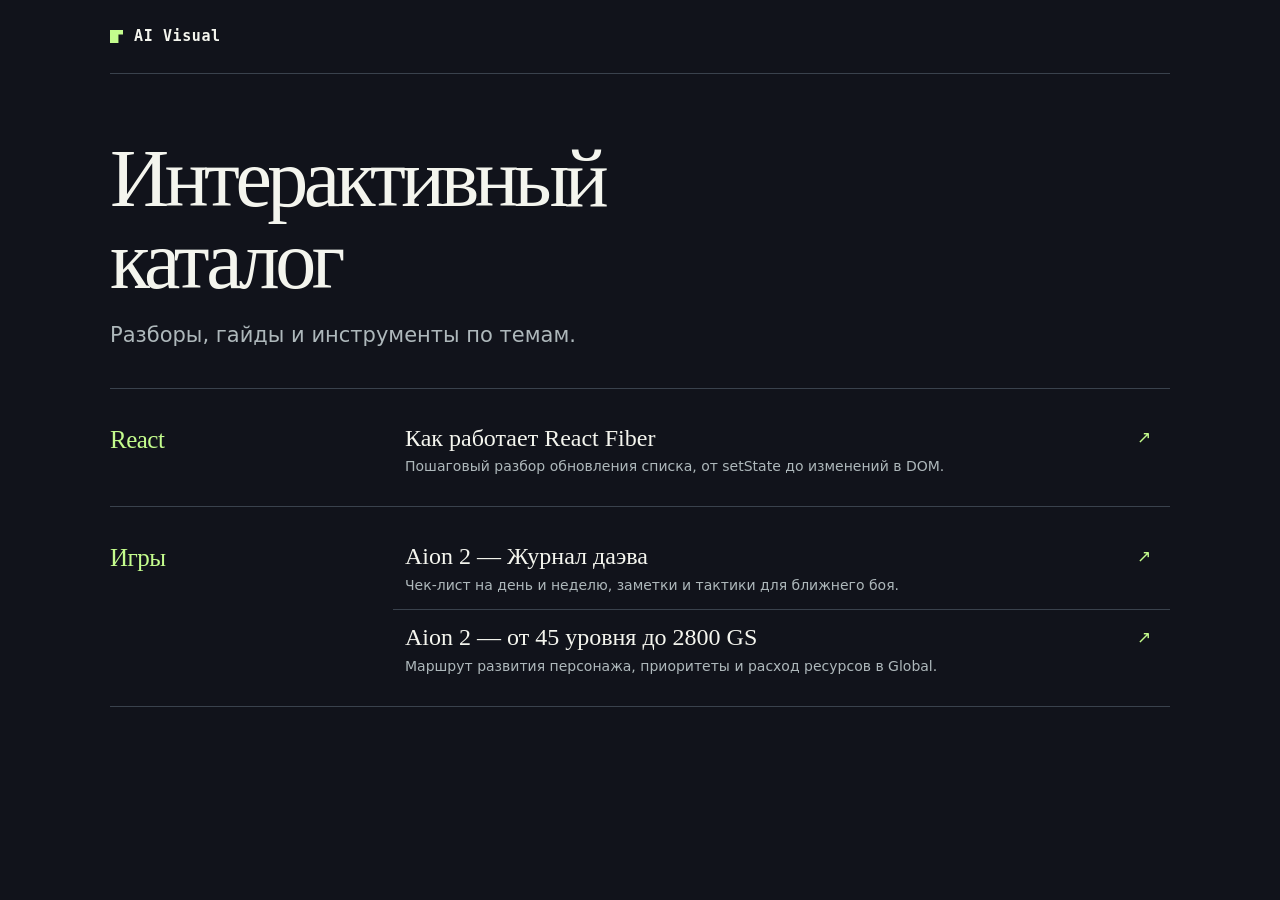
==== src/index.html @ d7fa697a "Publish AI Visual catalog on GitHub Pages" ====
<!doctype html>
<html lang="ru">
<head>
  <meta charset="utf-8">
  <meta name="viewport" content="width=device-width, initial-scale=1">
  <meta name="description" content="Разборы, гайды и инструменты по темам.">
  <title>AI Visual — каталог</title>
  <link rel="stylesheet" href="./_assets/catalog.css">
</head>
<body>
  <div class="shell">
    <header class="site-header">
      <span class="wordmark"><i aria-hidden="true"></i> AI Visual</span>
    </header>
    <main>
      <header class="hero">
        <h1>Интерактивный<br> каталог</h1>
        <p>Разборы, гайды и инструменты по темам.</p>
      </header>
      <div class="catalog">
<!-- catalog:start -->
        <section class="category" data-category="react">
          <h2>React</h2>
          <ul class="entries">
            <li>
              <a class="entry" href="./react/react_fiber_visualizer.html">
                <span class="entry-copy">
                  <strong>Как работает React Fiber</strong>
                  <span class="description">Пошаговый разбор обновления списка, от setState до изменений в DOM.</span>
                </span>
                <span class="arrow" aria-hidden="true">↗</span>
              </a>
            </li>
          </ul>
        </section>
        <section class="category" data-category="games">
          <h2>Игры</h2>
          <ul class="entries">
            <li>
              <a class="entry" href="./games/aion2-checklist.html">
                <span class="entry-copy">
                  <strong>Aion 2 — Журнал даэва</strong>
                  <span class="description">Чек-лист на день и неделю, заметки и тактики для ближнего боя.</span>
                </span>
                <span class="arrow" aria-hidden="true">↗</span>
              </a>
            </li>
            <li>
              <a class="entry" href="./games/aion2-global-guide.html">
                <span class="entry-copy">
                  <strong>Aion 2 — от 45 уровня до 2800 GS</strong>
                  <span class="description">Маршрут развития персонажа, приоритеты и расход ресурсов в Global.</span>
                </span>
                <span class="arrow" aria-hidden="true">↗</span>
              </a>
            </li>
          </ul>
        </section>
<!-- catalog:end -->
      </div>
    </main>
  </div>
</body>
</html>
---- src/_assets/catalog.css ----
:root {
  color-scheme: dark;
  --background: #11131b;
  --surface-active: #242d34;
  --ink: #f4f5ee;
  --muted: #aeb8bb;
  --line: #3a424d;
  --accent: #c4fc8d;
  --body-font: Inter, "Segoe UI", system-ui, sans-serif;
  --display-font: Georgia, "Times New Roman", serif;
  --mono-font: "Cascadia Mono", Consolas, monospace;
}

* { box-sizing: border-box; }

body {
  margin: 0;
  background: var(--background);
  color: var(--ink);
  font: 16px/1.5 var(--body-font);
}

a { color: inherit; }
a:focus-visible { outline: 2px solid var(--accent); outline-offset: 4px; }

.shell {
  width: min(100% - 96px, 1060px);
  margin-inline: auto;
}

.site-header {
  min-height: 74px;
  display: flex;
  align-items: center;
  border-bottom: 1px solid var(--line);
}

.wordmark {
  display: inline-flex;
  align-items: center;
  gap: 11px;
  font: 600 15px/1 var(--mono-font);
  letter-spacing: .04em;
}

.wordmark i {
  width: 13px;
  height: 13px;
  background: var(--accent);
  clip-path: polygon(0 0, 100% 0, 100% 35%, 65% 35%, 65% 100%, 0 100%);
}

.hero {
  padding-block: clamp(40px, 5vw, 64px) 36px;
  border-bottom: 1px solid var(--line);
}

.hero h1 {
  margin: 0;
  font: 400 clamp(38px, 7vw, 82px)/1 var(--display-font);
  letter-spacing: -.055em;
  overflow-wrap: anywhere;
}

.hero p {
  margin: 18px 0 0;
  color: var(--muted);
  font-size: clamp(16px, 2vw, 21px);
}

.catalog { padding-bottom: 64px; }

.category {
  display: grid;
  grid-template-columns: minmax(120px, 1fr) minmax(0, 3fr);
  gap: 24px;
  padding-block: 22px 16px;
  border-bottom: 1px solid var(--line);
}

.category h2 {
  margin: 14px 0 0;
  color: var(--accent);
  font: 400 25px/1.2 var(--display-font);
  letter-spacing: -.02em;
  overflow-wrap: anywhere;
}

.entries {
  margin: 0;
  padding: 0;
  list-style: none;
}

.entries li + li { border-top: 1px solid var(--line); }

.entry {
  display: flex;
  align-items: flex-start;
  justify-content: space-between;
  gap: 12px;
  padding: 13px 12px;
  text-decoration: none;
  overflow-wrap: anywhere;
}

.entry:hover { background: var(--surface-active); }
.entry-copy { display: grid; gap: 4px; min-width: 0; }
.entry strong { font: 400 24px/1.2 var(--display-font); }
.description { color: var(--muted); font-size: 14px; }

.arrow {
  display: grid;
  flex: none;
  width: 28px;
  height: 28px;
  place-items: center;
  color: var(--accent);
  font-size: 17px;
  line-height: 1;
}

.empty { color: var(--muted); }

@media (max-width: 600px) {
  .shell { width: calc(100% - 36px); }
  .site-header { min-height: 66px; }
  .category { grid-template-columns: 1fr; gap: 5px; }
  .category h2 { margin-top: 0; }
  .entry { padding-inline: 0; }
}
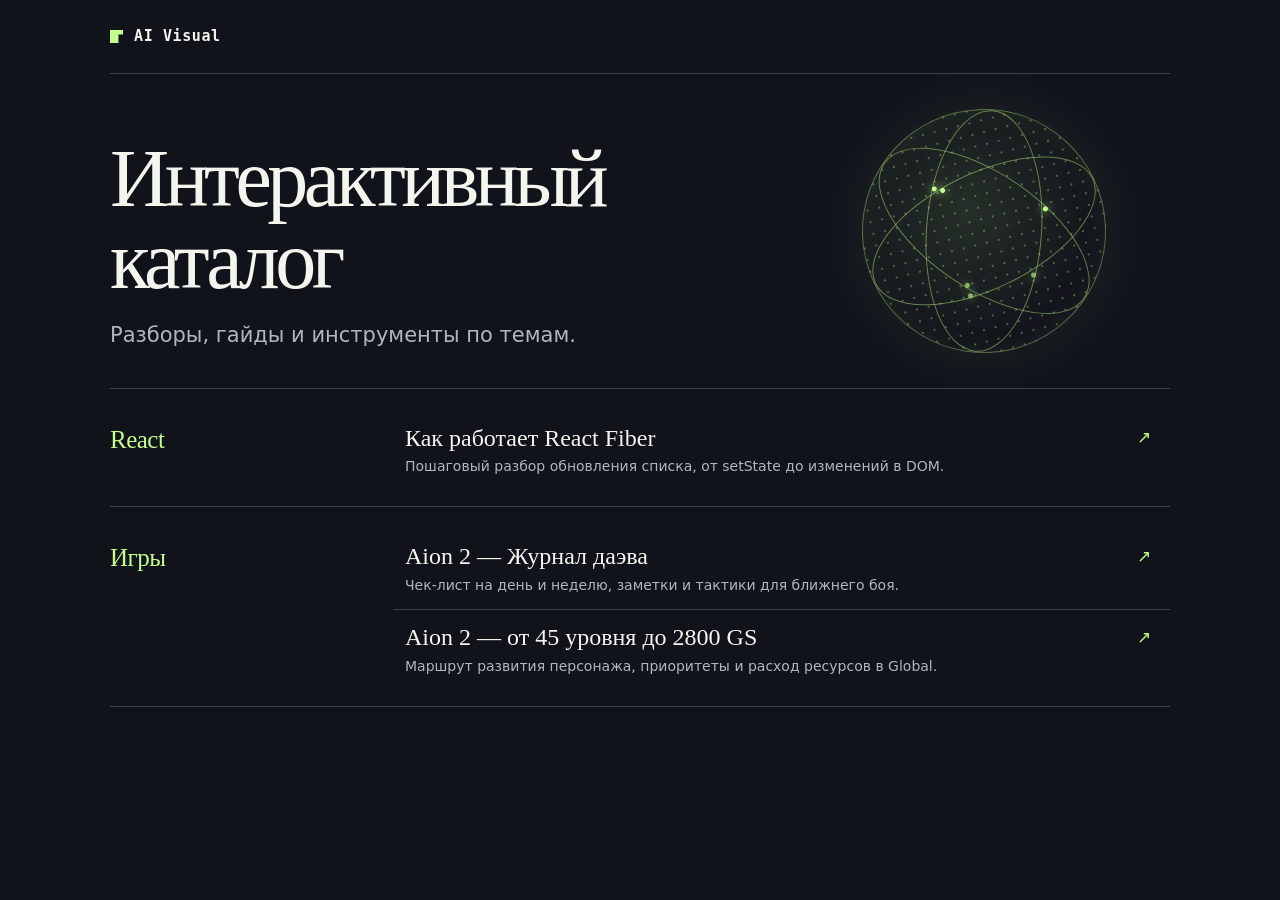
==== commit f0e5115e: "feat(catalog): add AI network illustration Document Conventional Commits in AGENTS.md." ====
--- a/src/index.html
+++ b/src/index.html
@@ -16,6 +16,11 @@
       <header class="hero">
         <h1>Интерактивный<br> каталог</h1>
         <p>Разборы, гайды и инструменты по темам.</p>
+        <div class="hero-network" aria-hidden="true">
+          <span class="network-orbit"></span>
+          <span class="network-orbit"></span>
+          <span class="network-orbit"></span>
+        </div>
       </header>
       <div class="catalog">
 <!-- catalog:start -->
--- a/src/_assets/catalog.css
+++ b/src/_assets/catalog.css
@@ -51,6 +51,8 @@
 }
 
 .hero {
+  position: relative;
+  isolation: isolate;
   padding-block: clamp(40px, 5vw, 64px) 36px;
   border-bottom: 1px solid var(--line);
 }
@@ -67,6 +69,51 @@
   color: var(--muted);
   font-size: clamp(16px, 2vw, 21px);
 }
+
+.hero-network {
+  position: absolute;
+  z-index: -1;
+  top: 50%;
+  right: 6%;
+  width: clamp(148px, 24vw, 244px);
+  aspect-ratio: 1;
+  transform: translateY(-50%) rotate(-14deg);
+  border: 1px solid #c4fc8d61;
+  border-radius: 50%;
+  background:
+    radial-gradient(circle, #c4fc8d50 1px, transparent 1.5px) center / 12px 12px,
+    radial-gradient(circle at 45% 40%, #c4fc8d1f, transparent 72%);
+  box-shadow: 0 0 64px #c4fc8d16, inset 0 0 30px #c4fc8d13;
+  pointer-events: none;
+}
+
+.network-orbit {
+  position: absolute;
+  inset: 0 26%;
+  transform: rotate(var(--orbit-angle));
+  border: 1px solid #c4fc8d72;
+  border-radius: 50%;
+}
+
+.network-orbit:nth-child(1) { --orbit-angle: 18deg; }
+.network-orbit:nth-child(2) { --orbit-angle: 78deg; }
+.network-orbit:nth-child(3) { --orbit-angle: 138deg; }
+
+.network-orbit::before,
+.network-orbit::after {
+  content: "";
+  position: absolute;
+  width: 5px;
+  aspect-ratio: 1;
+  border-radius: 50%;
+  background: var(--accent);
+  box-shadow: 0 0 10px var(--accent);
+}
+
+.network-orbit::before { top: 33%; left: 2%; }
+.network-orbit::after { bottom: 32%; right: 2%; opacity: .65; }
+.network-orbit:nth-child(2)::before { top: 57%; left: 0; }
+.network-orbit:nth-child(3)::after { bottom: 56%; right: 0; }
 
 .catalog { padding-bottom: 64px; }
 
@@ -125,6 +172,7 @@
 @media (max-width: 600px) {
   .shell { width: calc(100% - 36px); }
   .site-header { min-height: 66px; }
+  .hero-network { top: 55%; right: 0; opacity: .27; }
   .category { grid-template-columns: 1fr; gap: 5px; }
   .category h2 { margin-top: 0; }
   .entry { padding-inline: 0; }
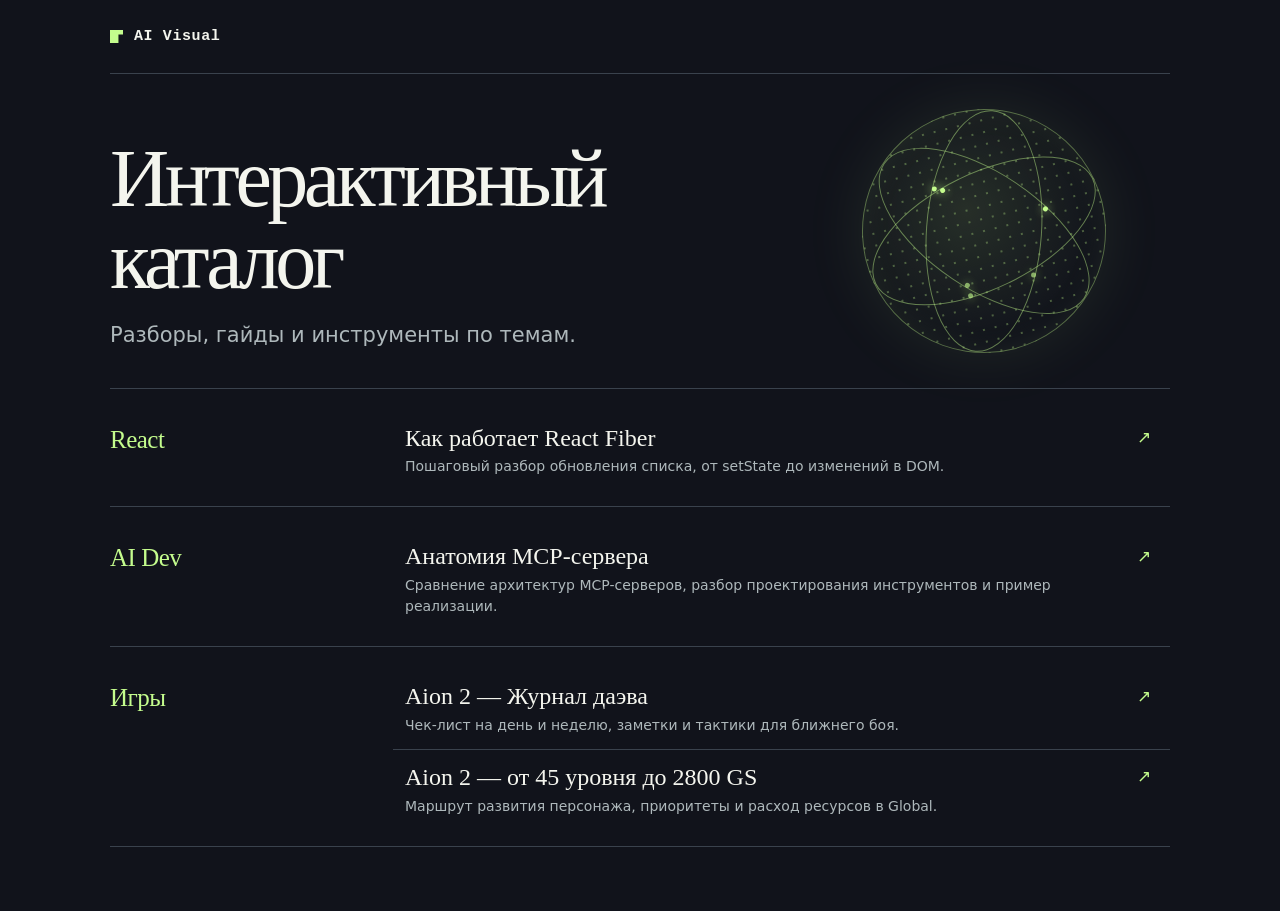
==== commit 2a3da901: "feat(catalog): add MCP server anatomy article" ====
--- a/src/index.html
+++ b/src/index.html
@@ -38,6 +38,20 @@
             </li>
           </ul>
         </section>
+        <section class="category" data-category="ai-dev">
+          <h2>AI Dev</h2>
+          <ul class="entries">
+            <li>
+              <a class="entry" href="./ai-dev/mcp-anatomy.html">
+                <span class="entry-copy">
+                  <strong>Анатомия MCP-сервера</strong>
+                  <span class="description">Сравнение архитектур MCP-серверов, разбор проектирования инструментов и пример реализации.</span>
+                </span>
+                <span class="arrow" aria-hidden="true">↗</span>
+              </a>
+            </li>
+          </ul>
+        </section>
         <section class="category" data-category="games">
           <h2>Игры</h2>
           <ul class="entries">
